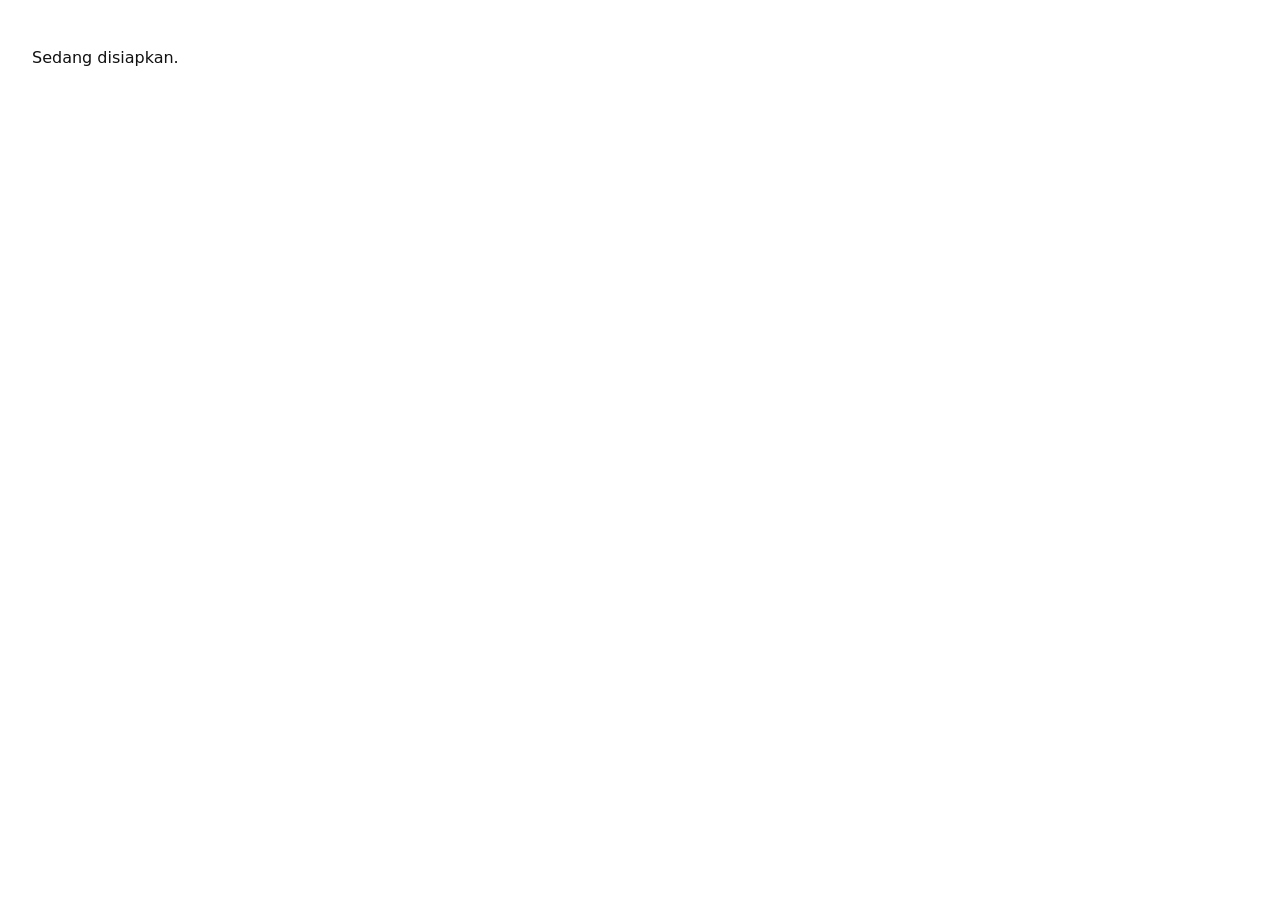
==== site/index.html @ c31e5d9f "Scaffold konsep.mcsyauqi.com (static nginx, noindex) Co-Authored-By: Claude Opus 5.5 <noreply@anthro" ====
<!doctype html><html lang="id"><head><meta charset="utf-8"><meta name="viewport" content="width=device-width,initial-scale=1"><meta name="robots" content="noindex,nofollow"><title>Konsep Desain</title></head><body style="font-family:system-ui;padding:24px;background:#fff;color:#111"><p>Sedang disiapkan.</p></body></html>
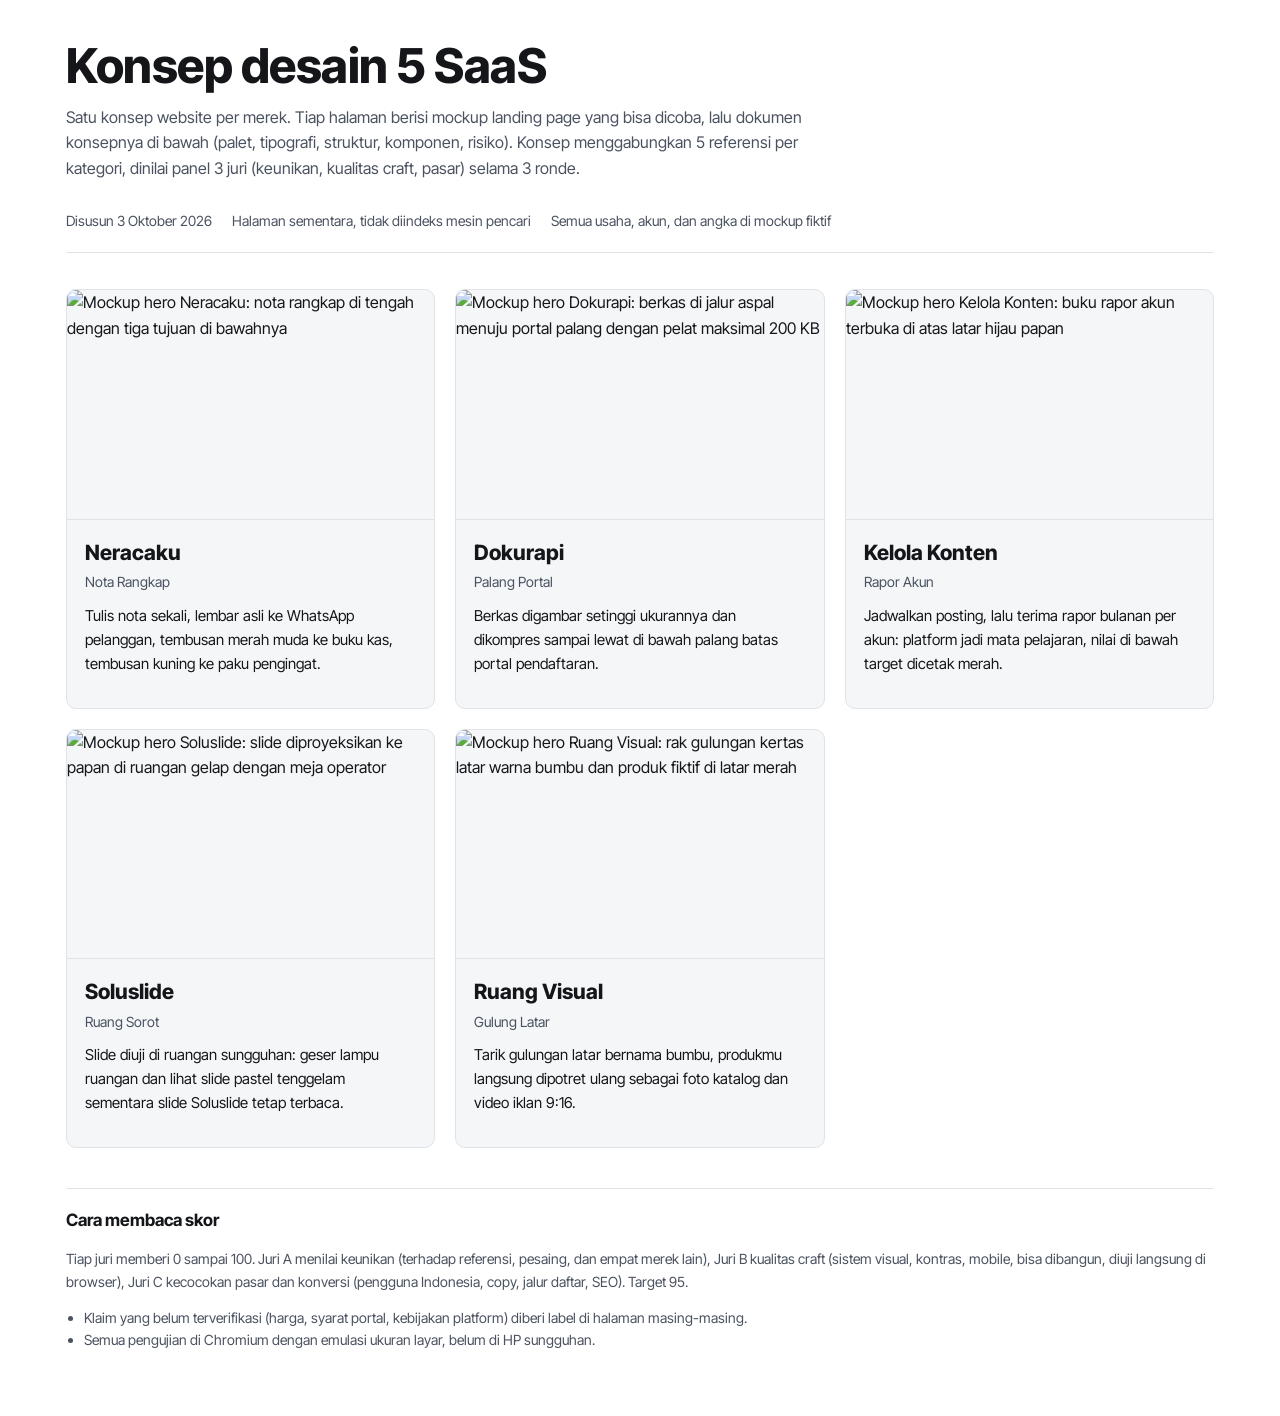
==== commit 1e23106c: "Konsep desain 5 SaaS ronde 3 + halaman indeks Co-Authored-By: Claude Opus 5.5 <noreply@anthropic.com" ====
--- a/site/index.html
+++ b/site/index.html
@@ -1 +1,63 @@
-<!doctype html><html lang="id"><head><meta charset="utf-8"><meta name="viewport" content="width=device-width,initial-scale=1"><meta name="robots" content="noindex,nofollow"><title>Konsep Desain</title></head><body style="font-family:system-ui;padding:24px;background:#fff;color:#111"><p>Sedang disiapkan.</p></body></html>
+<!doctype html>
+<html lang="id">
+<head>
+<meta charset="utf-8">
+<meta name="viewport" content="width=device-width,initial-scale=1">
+<meta name="robots" content="noindex,nofollow">
+<title>Konsep Desain 5 SaaS</title>
+<meta name="description" content="Lima konsep desain website untuk Neracaku, Dokurapi, Kelola Konten, Soluslide, dan Ruang Visual. Halaman sementara, tidak diindeks.">
+<link rel="preconnect" href="https://fonts.googleapis.com">
+<link rel="preconnect" href="https://fonts.gstatic.com" crossorigin>
+<link href="https://fonts.googleapis.com/css2?family=Inter+Tight:wght@400;600;750&display=swap" rel="stylesheet">
+<style>
+:root{--bg:#ffffff;--ink:#14161a;--sub:#4a5260;--line:#dfe3e8;--card:#f4f6f8;--acc:#14161a}
+@media (prefers-color-scheme:dark){:root:not([data-theme="light"]){--bg:#111317;--ink:#eef1f4;--sub:#aab3bf;--line:#2a2f37;--card:#181b21;--acc:#eef1f4}}
+:root[data-theme="dark"]{--bg:#111317;--ink:#eef1f4;--sub:#aab3bf;--line:#2a2f37;--card:#181b21;--acc:#eef1f4}
+*{box-sizing:border-box}
+body{margin:0;background:var(--bg);color:var(--ink);font:400 16px/1.6 "Inter Tight",system-ui,sans-serif}
+.wrap{max-width:1180px;margin:0 auto;padding:40px 16px 64px}
+h1{font-size:clamp(30px,5vw,48px);line-height:1.1;font-weight:750;margin:0 0 12px;letter-spacing:-.01em}
+.lead{color:var(--sub);max-width:760px;margin:0 0 28px}
+.meta{display:flex;flex-wrap:wrap;gap:8px 20px;color:var(--sub);font-size:14px;margin-bottom:36px;padding-bottom:20px;border-bottom:1px solid var(--line)}
+.grid{display:grid;grid-template-columns:repeat(auto-fill,minmax(340px,1fr));gap:20px}
+@media (max-width:400px){.grid{grid-template-columns:1fr}}
+a.card{display:block;text-decoration:none;color:inherit;background:var(--card);border:1px solid var(--line);border-radius:10px;overflow:hidden;transition:transform .15s ease,border-color .15s ease}
+a.card:hover{transform:translateY(-2px);border-color:var(--sub)}
+a.card:focus-visible{outline:3px solid var(--acc);outline-offset:3px}
+.card img{display:block;width:100%;height:auto;aspect-ratio:16/10;object-fit:cover;border-bottom:1px solid var(--line)}
+.body{padding:16px 18px 18px}
+.name{font-size:21px;font-weight:750;margin:0}
+.arah{font-size:14px;color:var(--sub);margin:2px 0 10px}
+.sig{font-size:15px;margin:0 0 14px}
+.scores{display:flex;gap:6px;flex-wrap:wrap;font-size:13px}
+.scores span{border:1px solid var(--line);border-radius:6px;padding:3px 8px;background:var(--bg)}
+.scores b{font-weight:600}
+.note{margin-top:40px;color:var(--sub);font-size:14px;border-top:1px solid var(--line);padding-top:18px}
+.note h2{font-size:17px;color:var(--ink);margin:0 0 6px}
+.note ul{margin:6px 0 0;padding-left:18px}
+@media (prefers-reduced-motion:reduce){a.card{transition:none}}
+</style>
+</head>
+<body>
+<div class="wrap">
+  <h1>Konsep desain 5 SaaS</h1>
+  <p class="lead">Satu konsep website per merek. Tiap halaman berisi mockup landing page yang bisa dicoba, lalu dokumen konsepnya di bawah (palet, tipografi, struktur, komponen, risiko). Konsep menggabungkan 5 referensi per kategori, dinilai panel 3 juri (keunikan, kualitas craft, pasar) selama 3 ronde.</p>
+  <div class="meta"><span>Disusun 3 Oktober 2026</span><span>Halaman sementara, tidak diindeks mesin pencari</span><span>Semua usaha, akun, dan angka di mockup fiktif</span></div>
+  <div class="grid">
+    <a class="card" href="/neracaku/"><img src="/assets/thumb-neracaku.webp" width="960" height="600" alt="Mockup hero Neracaku: nota rangkap di tengah dengan tiga tujuan di bawahnya"><div class="body"><p class="name">Neracaku</p><p class="arah">Nota Rangkap</p><p class="sig">Tulis nota sekali, lembar asli ke WhatsApp pelanggan, tembusan merah muda ke buku kas, tembusan kuning ke paku pengingat.</p><div class="scores"><!--SKOR-neracaku--></div></div></a>
+    <a class="card" href="/dokurapi/"><img src="/assets/thumb-dokurapi.webp" width="960" height="600" alt="Mockup hero Dokurapi: berkas di jalur aspal menuju portal palang dengan pelat maksimal 200 KB"><div class="body"><p class="name">Dokurapi</p><p class="arah">Palang Portal</p><p class="sig">Berkas digambar setinggi ukurannya dan dikompres sampai lewat di bawah palang batas portal pendaftaran.</p><div class="scores"><!--SKOR-dokurapi--></div></div></a>
+    <a class="card" href="/kelola-konten/"><img src="/assets/thumb-kelola-konten.webp" width="960" height="600" alt="Mockup hero Kelola Konten: buku rapor akun terbuka di atas latar hijau papan"><div class="body"><p class="name">Kelola Konten</p><p class="arah">Rapor Akun</p><p class="sig">Jadwalkan posting, lalu terima rapor bulanan per akun: platform jadi mata pelajaran, nilai di bawah target dicetak merah.</p><div class="scores"><!--SKOR-kelola-konten--></div></div></a>
+    <a class="card" href="/soluslide/"><img src="/assets/thumb-soluslide.webp" width="960" height="600" alt="Mockup hero Soluslide: slide diproyeksikan ke papan di ruangan gelap dengan meja operator"><div class="body"><p class="name">Soluslide</p><p class="arah">Ruang Sorot</p><p class="sig">Slide diuji di ruangan sungguhan: geser lampu ruangan dan lihat slide pastel tenggelam sementara slide Soluslide tetap terbaca.</p><div class="scores"><!--SKOR-soluslide--></div></div></a>
+    <a class="card" href="/ruang-visual/"><img src="/assets/thumb-ruang-visual.webp" width="960" height="600" alt="Mockup hero Ruang Visual: rak gulungan kertas latar warna bumbu dan produk fiktif di latar merah"><div class="body"><p class="name">Ruang Visual</p><p class="arah">Gulung Latar</p><p class="sig">Tarik gulungan latar bernama bumbu, produkmu langsung dipotret ulang sebagai foto katalog dan video iklan 9:16.</p><div class="scores"><!--SKOR-ruang-visual--></div></div></a>
+  </div>
+  <div class="note">
+    <h2>Cara membaca skor</h2>
+    <p>Tiap juri memberi 0 sampai 100. Juri A menilai keunikan (terhadap referensi, pesaing, dan empat merek lain), Juri B kualitas craft (sistem visual, kontras, mobile, bisa dibangun, diuji langsung di browser), Juri C kecocokan pasar dan konversi (pengguna Indonesia, copy, jalur daftar, SEO). Target 95.</p>
+    <ul>
+      <li>Klaim yang belum terverifikasi (harga, syarat portal, kebijakan platform) diberi label di halaman masing-masing.</li>
+      <li>Semua pengujian di Chromium dengan emulasi ukuran layar, belum di HP sungguhan.</li>
+    </ul>
+  </div>
+</div>
+</body>
+</html>
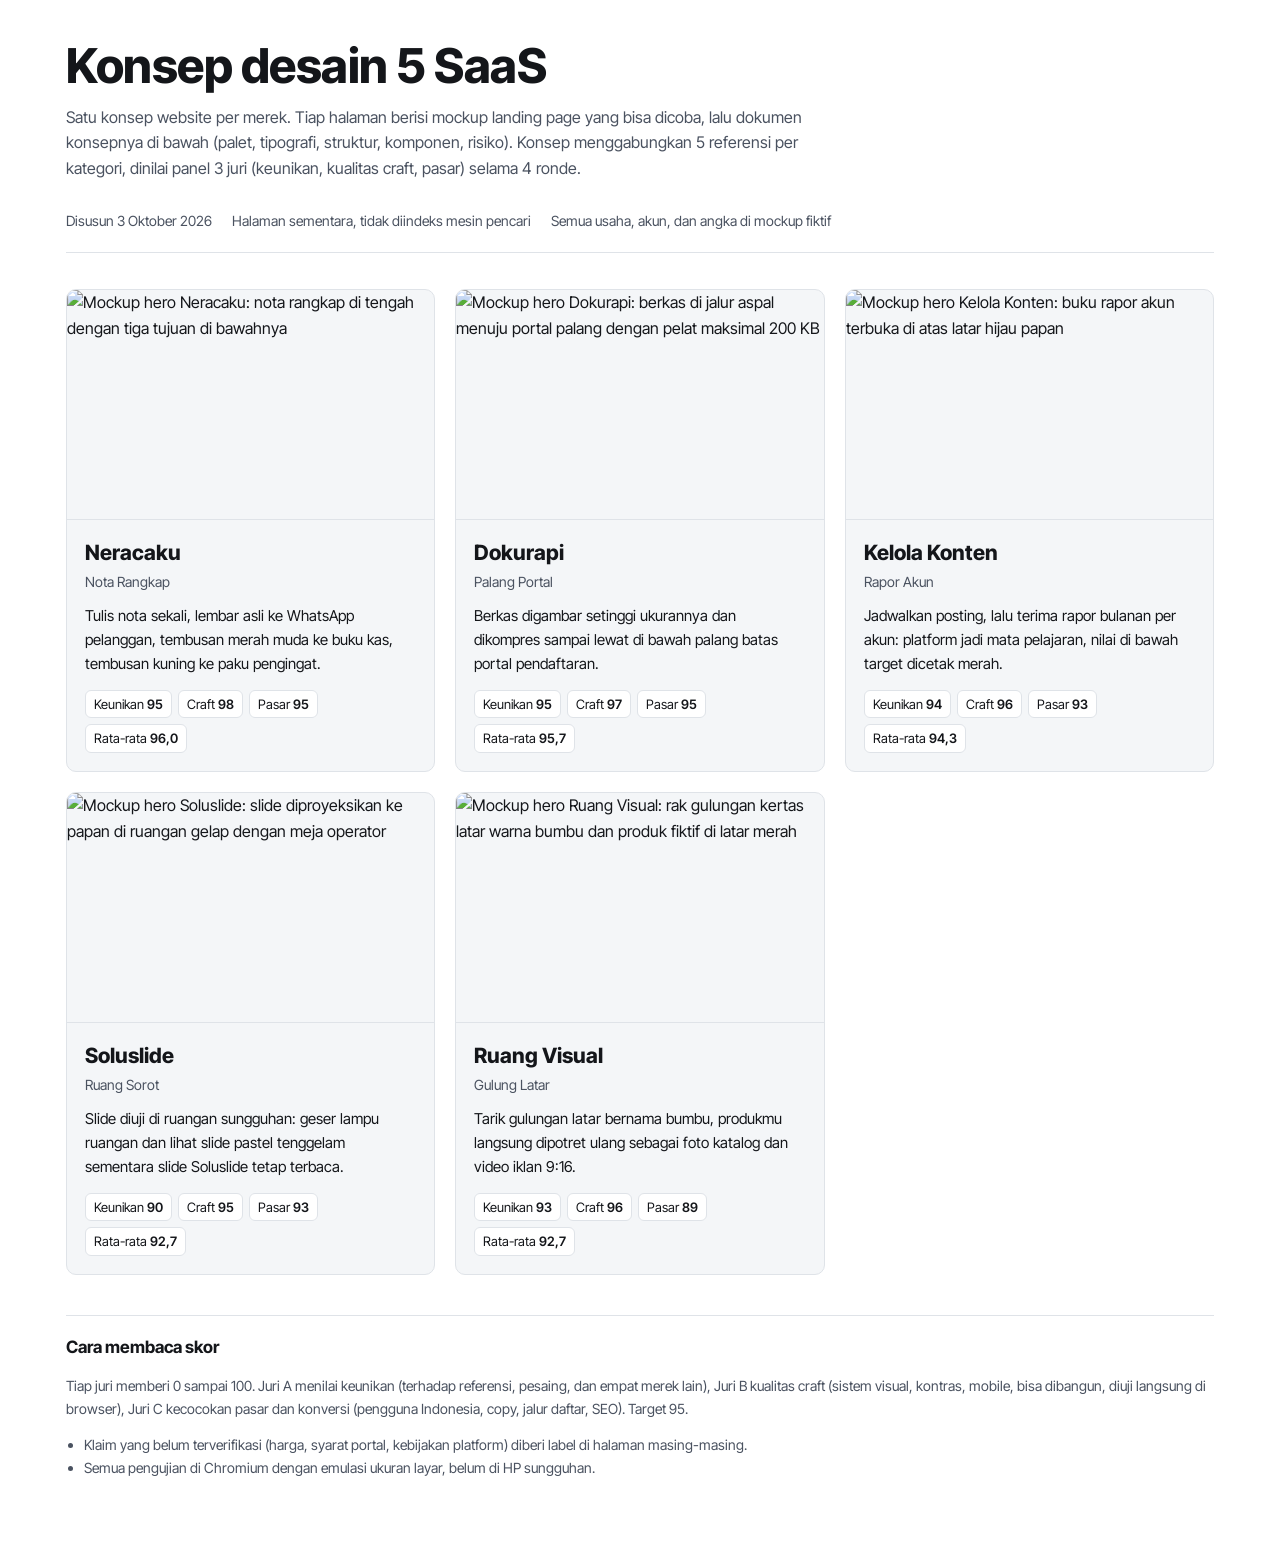
==== commit 19fc5497: "Konsep desain 5 SaaS ronde 4 final, skor juri, font angka Soluslide di-host sendiri Co-Authored-By: " ====
--- a/site/index.html
+++ b/site/index.html
@@ -41,14 +41,14 @@
 <body>
 <div class="wrap">
   <h1>Konsep desain 5 SaaS</h1>
-  <p class="lead">Satu konsep website per merek. Tiap halaman berisi mockup landing page yang bisa dicoba, lalu dokumen konsepnya di bawah (palet, tipografi, struktur, komponen, risiko). Konsep menggabungkan 5 referensi per kategori, dinilai panel 3 juri (keunikan, kualitas craft, pasar) selama 3 ronde.</p>
+  <p class="lead">Satu konsep website per merek. Tiap halaman berisi mockup landing page yang bisa dicoba, lalu dokumen konsepnya di bawah (palet, tipografi, struktur, komponen, risiko). Konsep menggabungkan 5 referensi per kategori, dinilai panel 3 juri (keunikan, kualitas craft, pasar) selama 4 ronde.</p>
   <div class="meta"><span>Disusun 3 Oktober 2026</span><span>Halaman sementara, tidak diindeks mesin pencari</span><span>Semua usaha, akun, dan angka di mockup fiktif</span></div>
   <div class="grid">
-    <a class="card" href="/neracaku/"><img src="/assets/thumb-neracaku.webp" width="960" height="600" alt="Mockup hero Neracaku: nota rangkap di tengah dengan tiga tujuan di bawahnya"><div class="body"><p class="name">Neracaku</p><p class="arah">Nota Rangkap</p><p class="sig">Tulis nota sekali, lembar asli ke WhatsApp pelanggan, tembusan merah muda ke buku kas, tembusan kuning ke paku pengingat.</p><div class="scores"><!--SKOR-neracaku--></div></div></a>
-    <a class="card" href="/dokurapi/"><img src="/assets/thumb-dokurapi.webp" width="960" height="600" alt="Mockup hero Dokurapi: berkas di jalur aspal menuju portal palang dengan pelat maksimal 200 KB"><div class="body"><p class="name">Dokurapi</p><p class="arah">Palang Portal</p><p class="sig">Berkas digambar setinggi ukurannya dan dikompres sampai lewat di bawah palang batas portal pendaftaran.</p><div class="scores"><!--SKOR-dokurapi--></div></div></a>
-    <a class="card" href="/kelola-konten/"><img src="/assets/thumb-kelola-konten.webp" width="960" height="600" alt="Mockup hero Kelola Konten: buku rapor akun terbuka di atas latar hijau papan"><div class="body"><p class="name">Kelola Konten</p><p class="arah">Rapor Akun</p><p class="sig">Jadwalkan posting, lalu terima rapor bulanan per akun: platform jadi mata pelajaran, nilai di bawah target dicetak merah.</p><div class="scores"><!--SKOR-kelola-konten--></div></div></a>
-    <a class="card" href="/soluslide/"><img src="/assets/thumb-soluslide.webp" width="960" height="600" alt="Mockup hero Soluslide: slide diproyeksikan ke papan di ruangan gelap dengan meja operator"><div class="body"><p class="name">Soluslide</p><p class="arah">Ruang Sorot</p><p class="sig">Slide diuji di ruangan sungguhan: geser lampu ruangan dan lihat slide pastel tenggelam sementara slide Soluslide tetap terbaca.</p><div class="scores"><!--SKOR-soluslide--></div></div></a>
-    <a class="card" href="/ruang-visual/"><img src="/assets/thumb-ruang-visual.webp" width="960" height="600" alt="Mockup hero Ruang Visual: rak gulungan kertas latar warna bumbu dan produk fiktif di latar merah"><div class="body"><p class="name">Ruang Visual</p><p class="arah">Gulung Latar</p><p class="sig">Tarik gulungan latar bernama bumbu, produkmu langsung dipotret ulang sebagai foto katalog dan video iklan 9:16.</p><div class="scores"><!--SKOR-ruang-visual--></div></div></a>
+    <a class="card" href="/neracaku/"><img src="/assets/thumb-neracaku.webp" width="960" height="600" alt="Mockup hero Neracaku: nota rangkap di tengah dengan tiga tujuan di bawahnya"><div class="body"><p class="name">Neracaku</p><p class="arah">Nota Rangkap</p><p class="sig">Tulis nota sekali, lembar asli ke WhatsApp pelanggan, tembusan merah muda ke buku kas, tembusan kuning ke paku pengingat.</p><div class="scores"><span>Keunikan <b>95</b></span><span>Craft <b>98</b></span><span>Pasar <b>95</b></span><span>Rata-rata <b>96,0</b></span></div></div></a>
+    <a class="card" href="/dokurapi/"><img src="/assets/thumb-dokurapi.webp" width="960" height="600" alt="Mockup hero Dokurapi: berkas di jalur aspal menuju portal palang dengan pelat maksimal 200 KB"><div class="body"><p class="name">Dokurapi</p><p class="arah">Palang Portal</p><p class="sig">Berkas digambar setinggi ukurannya dan dikompres sampai lewat di bawah palang batas portal pendaftaran.</p><div class="scores"><span>Keunikan <b>95</b></span><span>Craft <b>97</b></span><span>Pasar <b>95</b></span><span>Rata-rata <b>95,7</b></span></div></div></a>
+    <a class="card" href="/kelola-konten/"><img src="/assets/thumb-kelola-konten.webp" width="960" height="600" alt="Mockup hero Kelola Konten: buku rapor akun terbuka di atas latar hijau papan"><div class="body"><p class="name">Kelola Konten</p><p class="arah">Rapor Akun</p><p class="sig">Jadwalkan posting, lalu terima rapor bulanan per akun: platform jadi mata pelajaran, nilai di bawah target dicetak merah.</p><div class="scores"><span>Keunikan <b>94</b></span><span>Craft <b>96</b></span><span>Pasar <b>93</b></span><span>Rata-rata <b>94,3</b></span></div></div></a>
+    <a class="card" href="/soluslide/"><img src="/assets/thumb-soluslide.webp" width="960" height="600" alt="Mockup hero Soluslide: slide diproyeksikan ke papan di ruangan gelap dengan meja operator"><div class="body"><p class="name">Soluslide</p><p class="arah">Ruang Sorot</p><p class="sig">Slide diuji di ruangan sungguhan: geser lampu ruangan dan lihat slide pastel tenggelam sementara slide Soluslide tetap terbaca.</p><div class="scores"><span>Keunikan <b>90</b></span><span>Craft <b>95</b></span><span>Pasar <b>93</b></span><span>Rata-rata <b>92,7</b></span></div></div></a>
+    <a class="card" href="/ruang-visual/"><img src="/assets/thumb-ruang-visual.webp" width="960" height="600" alt="Mockup hero Ruang Visual: rak gulungan kertas latar warna bumbu dan produk fiktif di latar merah"><div class="body"><p class="name">Ruang Visual</p><p class="arah">Gulung Latar</p><p class="sig">Tarik gulungan latar bernama bumbu, produkmu langsung dipotret ulang sebagai foto katalog dan video iklan 9:16.</p><div class="scores"><span>Keunikan <b>93</b></span><span>Craft <b>96</b></span><span>Pasar <b>89</b></span><span>Rata-rata <b>92,7</b></span></div></div></a>
   </div>
   <div class="note">
     <h2>Cara membaca skor</h2>
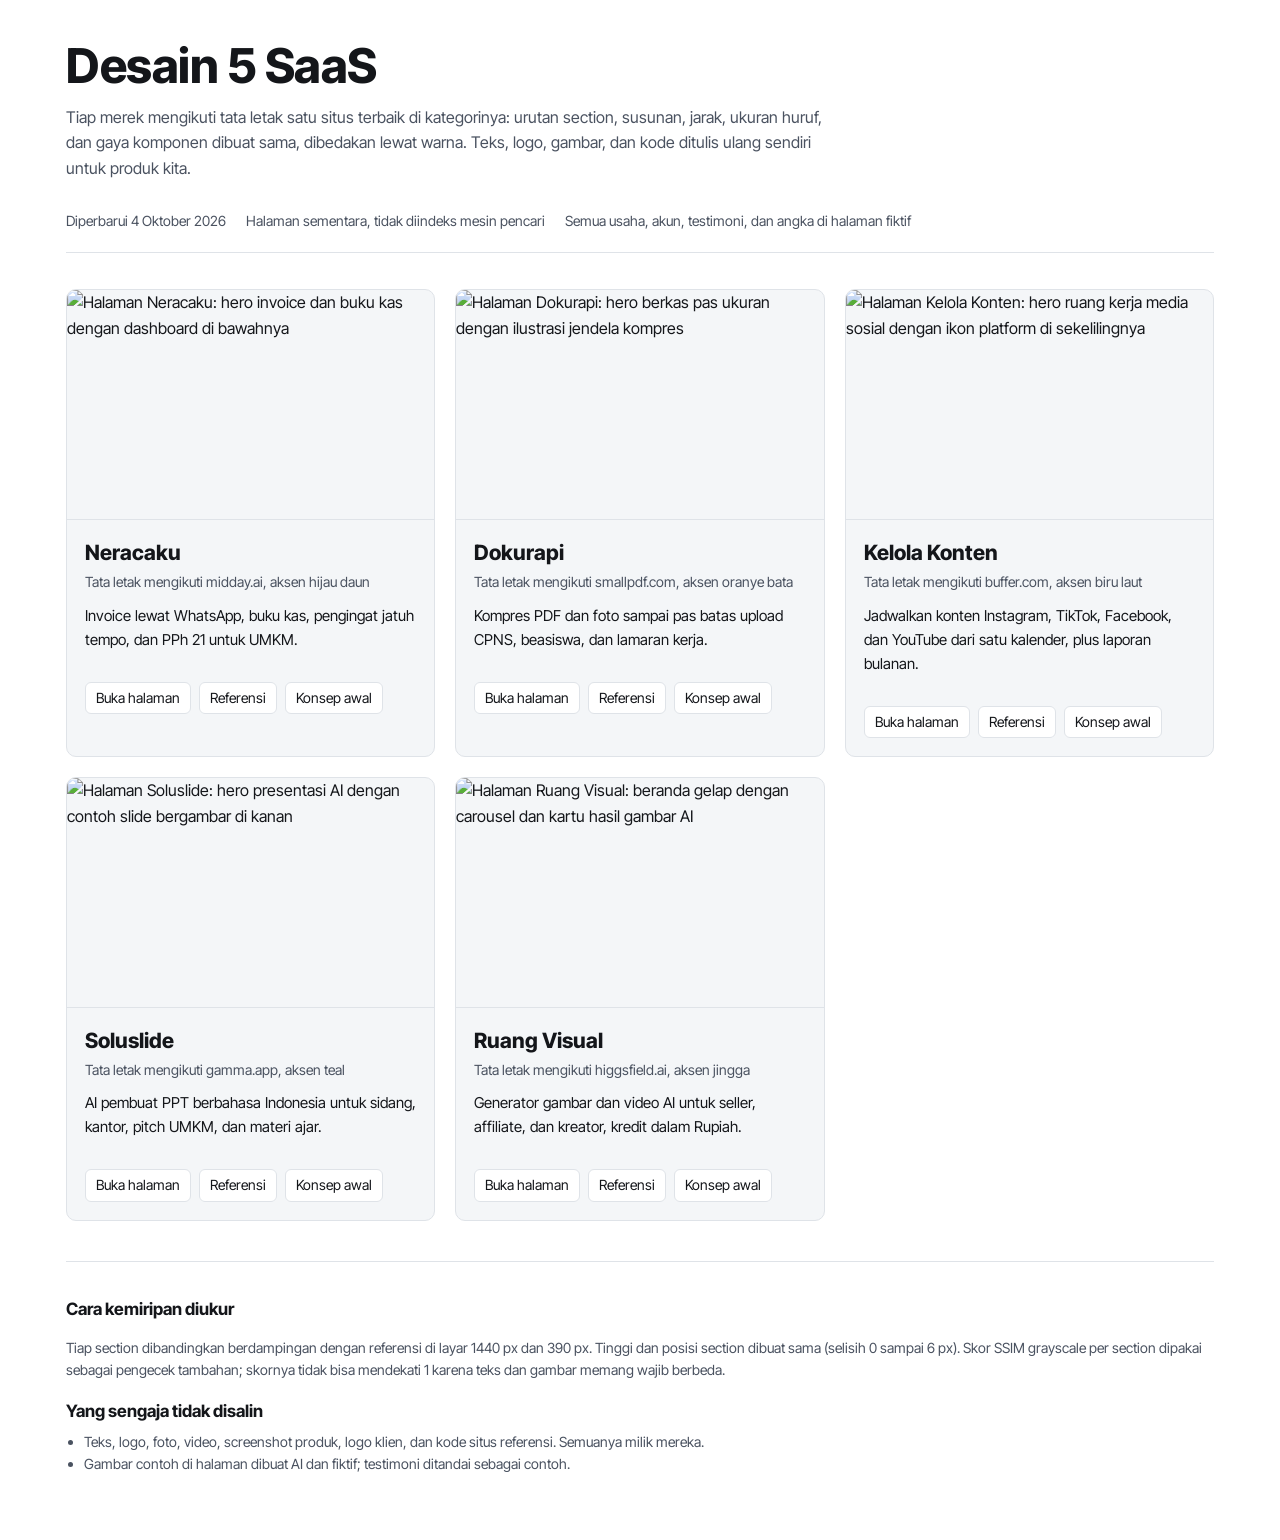
==== commit 9c1278dc: "Replika tata letak 5 merek (Midday, Smallpdf, Buffer, Gamma, Higgsfield) beda warna; konsep 4 ronde " ====
--- a/site/index.html
+++ b/site/index.html
@@ -4,8 +4,8 @@
 <meta charset="utf-8">
 <meta name="viewport" content="width=device-width,initial-scale=1">
 <meta name="robots" content="noindex,nofollow">
-<title>Konsep Desain 5 SaaS</title>
-<meta name="description" content="Lima konsep desain website untuk Neracaku, Dokurapi, Kelola Konten, Soluslide, dan Ruang Visual. Halaman sementara, tidak diindeks.">
+<title>Desain 5 SaaS</title>
+<meta name="description" content="Halaman Neracaku, Dokurapi, Kelola Konten, Soluslide, dan Ruang Visual yang mengikuti tata letak situs referensi terbaik di kategorinya. Halaman sementara, tidak diindeks.">
 <link rel="preconnect" href="https://fonts.googleapis.com">
 <link rel="preconnect" href="https://fonts.gstatic.com" crossorigin>
 <link href="https://fonts.googleapis.com/css2?family=Inter+Tight:wght@400;600;750&display=swap" rel="stylesheet">
@@ -17,45 +17,45 @@
 body{margin:0;background:var(--bg);color:var(--ink);font:400 16px/1.6 "Inter Tight",system-ui,sans-serif}
 .wrap{max-width:1180px;margin:0 auto;padding:40px 16px 64px}
 h1{font-size:clamp(30px,5vw,48px);line-height:1.1;font-weight:750;margin:0 0 12px;letter-spacing:-.01em}
-.lead{color:var(--sub);max-width:760px;margin:0 0 28px}
+.lead{color:var(--sub);max-width:780px;margin:0 0 28px}
 .meta{display:flex;flex-wrap:wrap;gap:8px 20px;color:var(--sub);font-size:14px;margin-bottom:36px;padding-bottom:20px;border-bottom:1px solid var(--line)}
 .grid{display:grid;grid-template-columns:repeat(auto-fill,minmax(340px,1fr));gap:20px}
 @media (max-width:400px){.grid{grid-template-columns:1fr}}
-a.card{display:block;text-decoration:none;color:inherit;background:var(--card);border:1px solid var(--line);border-radius:10px;overflow:hidden;transition:transform .15s ease,border-color .15s ease}
-a.card:hover{transform:translateY(-2px);border-color:var(--sub)}
-a.card:focus-visible{outline:3px solid var(--acc);outline-offset:3px}
+.card{background:var(--card);border:1px solid var(--line);border-radius:10px;overflow:hidden}
+.card>a{display:block;text-decoration:none;color:inherit}
+.card>a:focus-visible,.links a:focus-visible{outline:3px solid var(--acc);outline-offset:3px}
 .card img{display:block;width:100%;height:auto;aspect-ratio:16/10;object-fit:cover;border-bottom:1px solid var(--line)}
 .body{padding:16px 18px 18px}
 .name{font-size:21px;font-weight:750;margin:0}
-.arah{font-size:14px;color:var(--sub);margin:2px 0 10px}
-.sig{font-size:15px;margin:0 0 14px}
-.scores{display:flex;gap:6px;flex-wrap:wrap;font-size:13px}
-.scores span{border:1px solid var(--line);border-radius:6px;padding:3px 8px;background:var(--bg)}
-.scores b{font-weight:600}
+.ref{font-size:14px;color:var(--sub);margin:2px 0 10px}
+.desc{font-size:15px;margin:0 0 12px}
+.links{display:flex;flex-wrap:wrap;gap:8px;font-size:14px}
+.links a{color:var(--ink);border:1px solid var(--line);border-radius:6px;padding:4px 10px;background:var(--bg);text-decoration:none}
+.links a:hover{border-color:var(--sub)}
 .note{margin-top:40px;color:var(--sub);font-size:14px;border-top:1px solid var(--line);padding-top:18px}
-.note h2{font-size:17px;color:var(--ink);margin:0 0 6px}
+.note h2{font-size:17px;color:var(--ink);margin:16px 0 6px}
 .note ul{margin:6px 0 0;padding-left:18px}
-@media (prefers-reduced-motion:reduce){a.card{transition:none}}
 </style>
 </head>
 <body>
 <div class="wrap">
-  <h1>Konsep desain 5 SaaS</h1>
-  <p class="lead">Satu konsep website per merek. Tiap halaman berisi mockup landing page yang bisa dicoba, lalu dokumen konsepnya di bawah (palet, tipografi, struktur, komponen, risiko). Konsep menggabungkan 5 referensi per kategori, dinilai panel 3 juri (keunikan, kualitas craft, pasar) selama 4 ronde.</p>
-  <div class="meta"><span>Disusun 3 Oktober 2026</span><span>Halaman sementara, tidak diindeks mesin pencari</span><span>Semua usaha, akun, dan angka di mockup fiktif</span></div>
+  <h1>Desain 5 SaaS</h1>
+  <p class="lead">Tiap merek mengikuti tata letak satu situs terbaik di kategorinya: urutan section, susunan, jarak, ukuran huruf, dan gaya komponen dibuat sama, dibedakan lewat warna. Teks, logo, gambar, dan kode ditulis ulang sendiri untuk produk kita.</p>
+  <div class="meta"><span>Diperbarui 4 Oktober 2026</span><span>Halaman sementara, tidak diindeks mesin pencari</span><span>Semua usaha, akun, testimoni, dan angka di halaman fiktif</span></div>
   <div class="grid">
-    <a class="card" href="/neracaku/"><img src="/assets/thumb-neracaku.webp" width="960" height="600" alt="Mockup hero Neracaku: nota rangkap di tengah dengan tiga tujuan di bawahnya"><div class="body"><p class="name">Neracaku</p><p class="arah">Nota Rangkap</p><p class="sig">Tulis nota sekali, lembar asli ke WhatsApp pelanggan, tembusan merah muda ke buku kas, tembusan kuning ke paku pengingat.</p><div class="scores"><span>Keunikan <b>95</b></span><span>Craft <b>98</b></span><span>Pasar <b>95</b></span><span>Rata-rata <b>96,0</b></span></div></div></a>
-    <a class="card" href="/dokurapi/"><img src="/assets/thumb-dokurapi.webp" width="960" height="600" alt="Mockup hero Dokurapi: berkas di jalur aspal menuju portal palang dengan pelat maksimal 200 KB"><div class="body"><p class="name">Dokurapi</p><p class="arah">Palang Portal</p><p class="sig">Berkas digambar setinggi ukurannya dan dikompres sampai lewat di bawah palang batas portal pendaftaran.</p><div class="scores"><span>Keunikan <b>95</b></span><span>Craft <b>97</b></span><span>Pasar <b>95</b></span><span>Rata-rata <b>95,7</b></span></div></div></a>
-    <a class="card" href="/kelola-konten/"><img src="/assets/thumb-kelola-konten.webp" width="960" height="600" alt="Mockup hero Kelola Konten: buku rapor akun terbuka di atas latar hijau papan"><div class="body"><p class="name">Kelola Konten</p><p class="arah">Rapor Akun</p><p class="sig">Jadwalkan posting, lalu terima rapor bulanan per akun: platform jadi mata pelajaran, nilai di bawah target dicetak merah.</p><div class="scores"><span>Keunikan <b>94</b></span><span>Craft <b>96</b></span><span>Pasar <b>93</b></span><span>Rata-rata <b>94,3</b></span></div></div></a>
-    <a class="card" href="/soluslide/"><img src="/assets/thumb-soluslide.webp" width="960" height="600" alt="Mockup hero Soluslide: slide diproyeksikan ke papan di ruangan gelap dengan meja operator"><div class="body"><p class="name">Soluslide</p><p class="arah">Ruang Sorot</p><p class="sig">Slide diuji di ruangan sungguhan: geser lampu ruangan dan lihat slide pastel tenggelam sementara slide Soluslide tetap terbaca.</p><div class="scores"><span>Keunikan <b>90</b></span><span>Craft <b>95</b></span><span>Pasar <b>93</b></span><span>Rata-rata <b>92,7</b></span></div></div></a>
-    <a class="card" href="/ruang-visual/"><img src="/assets/thumb-ruang-visual.webp" width="960" height="600" alt="Mockup hero Ruang Visual: rak gulungan kertas latar warna bumbu dan produk fiktif di latar merah"><div class="body"><p class="name">Ruang Visual</p><p class="arah">Gulung Latar</p><p class="sig">Tarik gulungan latar bernama bumbu, produkmu langsung dipotret ulang sebagai foto katalog dan video iklan 9:16.</p><div class="scores"><span>Keunikan <b>93</b></span><span>Craft <b>96</b></span><span>Pasar <b>89</b></span><span>Rata-rata <b>92,7</b></span></div></div></a>
+    <div class="card"><a href="/neracaku/"><img src="/assets/thumb-neracaku.webp" width="960" height="600" alt="Halaman Neracaku: hero invoice dan buku kas dengan dashboard di bawahnya"><div class="body"><p class="name">Neracaku</p><p class="ref">Tata letak mengikuti midday.ai, aksen hijau daun</p><p class="desc">Invoice lewat WhatsApp, buku kas, pengingat jatuh tempo, dan PPh 21 untuk UMKM.</p></div></a><div class="body links" style="padding-top:0"><a href="/neracaku/">Buka halaman</a><a href="https://midday.ai" rel="nofollow noopener" target="_blank">Referensi</a><a href="/konsep-awal/neracaku/">Konsep awal</a></div></div>
+    <div class="card"><a href="/dokurapi/"><img src="/assets/thumb-dokurapi.webp" width="960" height="600" alt="Halaman Dokurapi: hero berkas pas ukuran dengan ilustrasi jendela kompres"><div class="body"><p class="name">Dokurapi</p><p class="ref">Tata letak mengikuti smallpdf.com, aksen oranye bata</p><p class="desc">Kompres PDF dan foto sampai pas batas upload CPNS, beasiswa, dan lamaran kerja.</p></div></a><div class="body links" style="padding-top:0"><a href="/dokurapi/">Buka halaman</a><a href="https://smallpdf.com" rel="nofollow noopener" target="_blank">Referensi</a><a href="/konsep-awal/dokurapi/">Konsep awal</a></div></div>
+    <div class="card"><a href="/kelola-konten/"><img src="/assets/thumb-kelola-konten.webp" width="960" height="600" alt="Halaman Kelola Konten: hero ruang kerja media sosial dengan ikon platform di sekelilingnya"><div class="body"><p class="name">Kelola Konten</p><p class="ref">Tata letak mengikuti buffer.com, aksen biru laut</p><p class="desc">Jadwalkan konten Instagram, TikTok, Facebook, dan YouTube dari satu kalender, plus laporan bulanan.</p></div></a><div class="body links" style="padding-top:0"><a href="/kelola-konten/">Buka halaman</a><a href="https://buffer.com" rel="nofollow noopener" target="_blank">Referensi</a><a href="/konsep-awal/kelola-konten/">Konsep awal</a></div></div>
+    <div class="card"><a href="/soluslide/"><img src="/assets/thumb-soluslide.webp" width="960" height="600" alt="Halaman Soluslide: hero presentasi AI dengan contoh slide bergambar di kanan"><div class="body"><p class="name">Soluslide</p><p class="ref">Tata letak mengikuti gamma.app, aksen teal</p><p class="desc">AI pembuat PPT berbahasa Indonesia untuk sidang, kantor, pitch UMKM, dan materi ajar.</p></div></a><div class="body links" style="padding-top:0"><a href="/soluslide/">Buka halaman</a><a href="https://gamma.app" rel="nofollow noopener" target="_blank">Referensi</a><a href="/konsep-awal/soluslide/">Konsep awal</a></div></div>
+    <div class="card"><a href="/ruang-visual/"><img src="/assets/thumb-ruang-visual.webp" width="960" height="600" alt="Halaman Ruang Visual: beranda gelap dengan carousel dan kartu hasil gambar AI"><div class="body"><p class="name">Ruang Visual</p><p class="ref">Tata letak mengikuti higgsfield.ai, aksen jingga</p><p class="desc">Generator gambar dan video AI untuk seller, affiliate, dan kreator, kredit dalam Rupiah.</p></div></a><div class="body links" style="padding-top:0"><a href="/ruang-visual/">Buka halaman</a><a href="https://higgsfield.ai" rel="nofollow noopener" target="_blank">Referensi</a><a href="/konsep-awal/ruang-visual/">Konsep awal</a></div></div>
   </div>
   <div class="note">
-    <h2>Cara membaca skor</h2>
-    <p>Tiap juri memberi 0 sampai 100. Juri A menilai keunikan (terhadap referensi, pesaing, dan empat merek lain), Juri B kualitas craft (sistem visual, kontras, mobile, bisa dibangun, diuji langsung di browser), Juri C kecocokan pasar dan konversi (pengguna Indonesia, copy, jalur daftar, SEO). Target 95.</p>
+    <h2>Cara kemiripan diukur</h2>
+    <p>Tiap section dibandingkan berdampingan dengan referensi di layar 1440 px dan 390 px. Tinggi dan posisi section dibuat sama (selisih 0 sampai 6 px). Skor SSIM grayscale per section dipakai sebagai pengecek tambahan; skornya tidak bisa mendekati 1 karena teks dan gambar memang wajib berbeda.</p>
+    <h2>Yang sengaja tidak disalin</h2>
     <ul>
-      <li>Klaim yang belum terverifikasi (harga, syarat portal, kebijakan platform) diberi label di halaman masing-masing.</li>
-      <li>Semua pengujian di Chromium dengan emulasi ukuran layar, belum di HP sungguhan.</li>
+      <li>Teks, logo, foto, video, screenshot produk, logo klien, dan kode situs referensi. Semuanya milik mereka.</li>
+      <li>Gambar contoh di halaman dibuat AI dan fiktif; testimoni ditandai sebagai contoh.</li>
     </ul>
   </div>
 </div>
